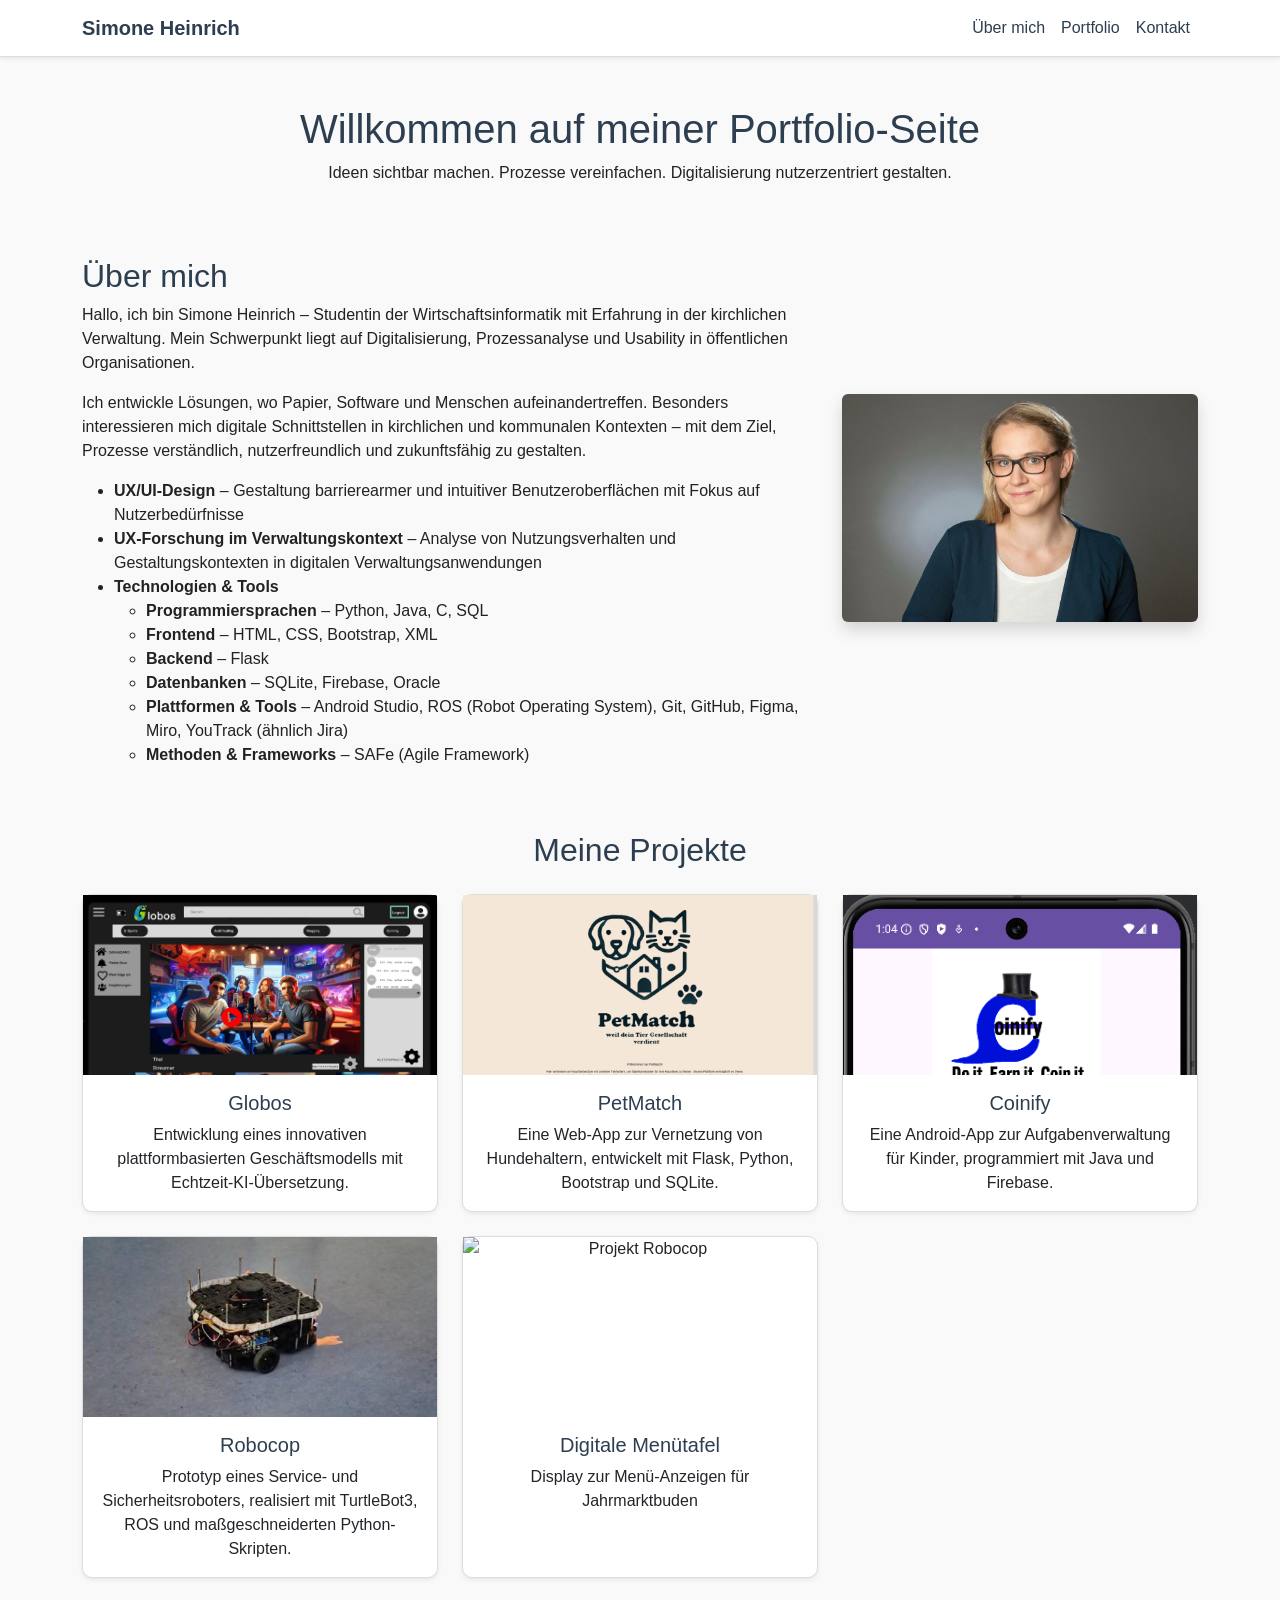
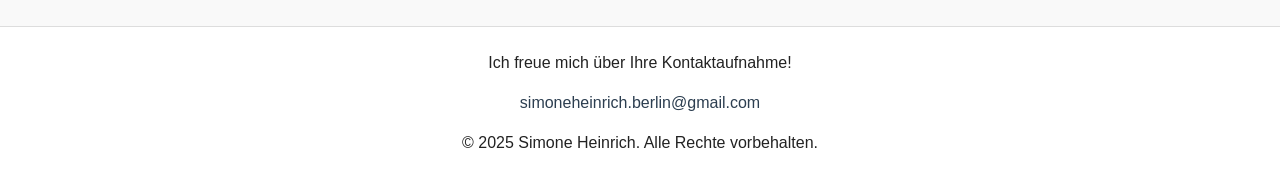
==== docs/index.html @ 51b2fb4b "Update project title and remove empty lines in index.html" ====
<!DOCTYPE html>
<html lang="de">

<head>
    <meta charset="UTF-8">
    <meta name="viewport" content="width=device-width, initial-scale=1.0">
    <title>Simone Heinrich - Portfolio</title>
    <link rel="stylesheet" href="https://cdn.jsdelivr.net/npm/bootstrap@5.3.0/dist/css/bootstrap.min.css">
    <link rel="stylesheet" href="css/styles.css">
</head>

<body>
    <!-- Navigation mit Hamburger-Menü für Mobilgeräte -->
    <nav class="navbar navbar-expand-lg navbar-light bg-white shadow-sm">
        <div class="container">
            <a class="navbar-brand fw-bold" href="#">Simone Heinrich</a>
            <button class="navbar-toggler" type="button" data-bs-toggle="collapse" data-bs-target="#navbarNav">
                <span class="navbar-toggler-icon"></span>
            </button>
            <div class="collapse navbar-collapse" id="navbarNav">
                <ul class="navbar-nav ms-auto">
                    <li class="nav-item"><a class="nav-link" href="#about">Über mich</a></li>
                    <li class="nav-item"><a class="nav-link" href="#portfolio">Portfolio</a></li>
                    <li class="nav-item"><a class="nav-link" href="#footer">Kontakt</a></li>
                </ul>
            </div>
        </div>
    </nav>

    <!-- Einführung -->
    <div class="container text-center my-5">
        <h1>Willkommen auf meiner Portfolio-Seite</h1>
        <p>Ideen sichtbar machen. Prozesse vereinfachen. Digitalisierung nutzerzentriert gestalten.</p>
    </div>

    <!-- Über mich: Bild über dem Text auf Mobilgeräten, rechts daneben auf größeren Bildschirmen -->
    <div id="about" class="container my-5">
        <div class="row align-items-center">
            <!-- Bild: Auf großen Bildschirmen rechts, auf mobilen zuerst -->
            <div class="col-lg-4 order-lg-2 order-1 text-lg-end text-center mb-4 mb-lg-0">
                <img src="images/Bild1.JPG" class="img-fluid rounded shadow" alt="Portraitbild">
            </div>
            <!-- Text: Auf großen Bildschirmen links, auf mobilen darunter -->
            <div class="col-lg-8 order-lg-1 order-2">
                <h2 class="mt-4">Über mich</h2>
                <p>Hallo, ich bin Simone Heinrich – Studentin der Wirtschaftsinformatik mit Erfahrung in der kirchlichen Verwaltung. Mein Schwerpunkt liegt auf Digitalisierung, Prozessanalyse und Usability in öffentlichen Organisationen.</p>
                <p>Ich entwickle Lösungen, wo Papier, Software und Menschen aufeinandertreffen. Besonders interessieren mich digitale Schnittstellen in kirchlichen und kommunalen Kontexten – mit dem Ziel, Prozesse verständlich, nutzerfreundlich und zukunftsfähig zu gestalten.</p>
                <ul>
                   <li><strong>UX/UI-Design</strong> – Gestaltung barrierearmer und intuitiver Benutzeroberflächen mit Fokus auf Nutzerbedürfnisse</li>
                   <li><strong>UX-Forschung im Verwaltungskontext</strong> – Analyse von Nutzungsverhalten und Gestaltungskontexten in digitalen Verwaltungsanwendungen</li>
                   <li><strong>Technologien & Tools</strong></li>
                   <ul>
                       <li><strong>Programmiersprachen</strong> – Python, Java, C, SQL</li>
                       <li><strong>Frontend</strong> – HTML, CSS, Bootstrap, XML</li>
                       <li><strong>Backend</strong> – Flask</li>
                       <li><strong>Datenbanken</strong> – SQLite, Firebase, Oracle</li>
                       <li><strong>Plattformen & Tools</strong> – Android Studio, ROS (Robot Operating System), Git, GitHub, Figma, Miro, YouTrack (ähnlich Jira)</li>
                       <li><strong>Methoden & Frameworks</strong> – SAFe (Agile Framework)</li>
                    </ul>
            </div>
        </div>
    </div>

    <!-- Portfolio -->
    <div id="portfolio" class="container text-center my-5">
        <h2 class="mb-4">Meine Projekte</h2>

        <div class="row row-cols-1 row-cols-md-3 g-4">
            <!-- Globos -->
            <div class="col">
                <div class="card h-100 shadow-sm">
                    <img src="images/Globos.PNG" class="img-fluid w-100"
                        style="height: 180px; object-fit: cover; object-position: top" alt="Projekt Globos">
                    <div class="card-body">
                        <h5 class="card-title"><a href="images/baustelle.png" target="_blank">Globos</a></h5>
                        <p class="card-text">Entwicklung eines innovativen plattformbasierten Geschäftsmodells mit
                            Echtzeit-KI-Übersetzung.</p>
                    </div>
                </div>
            </div>

            <!-- PetMatch -->
            <div class="col">
                <div class="card h-100 shadow-sm">
                    <img src="images/PetMatch.png" alt="Projekt PetMatch" class="img-fluid w-100"
                        style="height: 180px; object-fit: cover;">
                    <div class="card-body">
                        <h5 class="card-title"><a href="documents/PetMatch.pdf" target="_blank">PetMatch</a></h5>
                        <p class="card-text">Eine Web-App zur Vernetzung von Hundehaltern, entwickelt mit Flask, Python,
                            Bootstrap und SQLite.</p>
                    </div>
                </div>
            </div>

            <!-- Coinify -->
            <div class="col">
                <div class="card h-100 shadow-sm">
                    <img src="images/Coinify.png" alt="Projekt Coinify" class="img-fluid w-100"
                        style="height: 180px; object-fit: cover; object-position: top;">
                    <div class="card-body">
                        <h5 class="card-title"><a href="documents/Coinify_(2).pdf" target="_blank">Coinify</a></h5>
                        <p class="card-text">Eine Android-App zur Aufgabenverwaltung für Kinder, programmiert mit Java
                            und Firebase.</p>
                    </div>
                </div>
            </div>
        

            <!-- Robocop -->
                    <div class="col">
                        <div class="card h-100 shadow-sm">
                            <img src="images/Robocop.jpeg" alt="Projekt Robocop" class="img-fluid w-100"
                                style="height: 180px; object-fit: cover; object-position: top;">
                            <div class="card-body">
                                <h5 class="card-title"><a href="documents/Robocop.pdf" target="_blank">Robocop</a></h5>
                                <p class="card-text">Prototyp eines Service- und Sicherheitsroboters, realisiert mit TurtleBot3, ROS und maßgeschneiderten Python-Skripten.</p>
                            </div>
                        </div>
                    </div>
                
           

              <!-- Digitale Menütafel-->
                    <div class="col">
                        <div class="card h-100 shadow-sm">
                            <img src="images/baustelle.png" alt="Projekt Robocop" class="img-fluid w-100"
                                style="height: 180px; object-fit: cover; object-position: top;">
                            <div class="card-body">
                                <h5 class="card-title"><a href="images/baustelle.png" target="_blank">Digitale Menütafel</a></h5>
                                <p class="card-text">Display zur Menü-Anzeigen für Jahrmarktbuden</p>
                            </div>
                        </div>
                    </div>
                </div>
            </div>

    <footer id="footer" class="text-center py-4">
  <p>Ich freue mich über Ihre Kontaktaufnahme!</p>

  <p>
    <a href="mailto:simoneheinrich.berlin@gmail.com">
      simoneheinrich.berlin@gmail.com
    </a>
  </p>

  <p>© 2025 Simone Heinrich. Alle Rechte vorbehalten.</p>
</footer>

    <script src="https://cdn.jsdelivr.net/npm/bootstrap@5.3.0/dist/js/bootstrap.bundle.min.js"></script>
</body>

</html>
---- docs/css/styles.css ----
/* Dezentes, professionelles Farbschema */
:root {
    --primary-color: #2c3e50; /* Dunkles Blau-Grau */
    --secondary-color: #7f8c8d; /* Graublau */
    --accent-color: #1abc9c; /* Türkis als dezenter Akzent */
    --background-light: #f9f9f9; /* Sehr helles Grau für Hintergrund */
    --text-color: #222; /* Sehr dunkles Grau für Text */
}

body {
    margin-top: 0;
    background-color: var(--background-light);
    color: var(--text-color);
    font-family: Arial, sans-serif;
}

.navbar {
    background-color: white;
    border-bottom: 1px solid #ddd;
}

.navbar-brand {
    font-weight: bold;
    color: var(--primary-color) !important;
}

.navbar-nav .nav-link {
    color: var(--primary-color) !important;
}

.navbar-nav .nav-link:hover {
    color: var(--accent-color) !important;
}

h1, h2 {
    color: var(--primary-color);
}

a {
    color: var(--primary-color);
    text-decoration: none;
}

a:hover {
    color: var(--accent-color);
}

.btn-primary {
    background-color: var(--primary-color);
    border: none;
    color: white;
}

.btn-primary:hover {
    background-color: var(--secondary-color);
}

.card {
    background-color: white;
    border: 1px solid #ddd;
    border-radius: 10px;
    box-shadow: none;
    transition: transform 0.2s ease, box-shadow 0.2s ease;
}

.card:hover {
    transform: translateY(-6px);
    box-shadow: 0 8px 16px rgba(0, 0, 0, 0.1);
}


.card-title {
    color: var(--primary-color);
}

footer {
    background-color: white;
    color: var(--text-color);
    border-top: 1px solid #ddd;
    padding: 15px 0;
    text-align: center;
}

@media (max-width: 768px) {
    .about-section {
        flex-direction: column;
    }

    .about-section img {
        margin-bottom: 20px;
    }
}
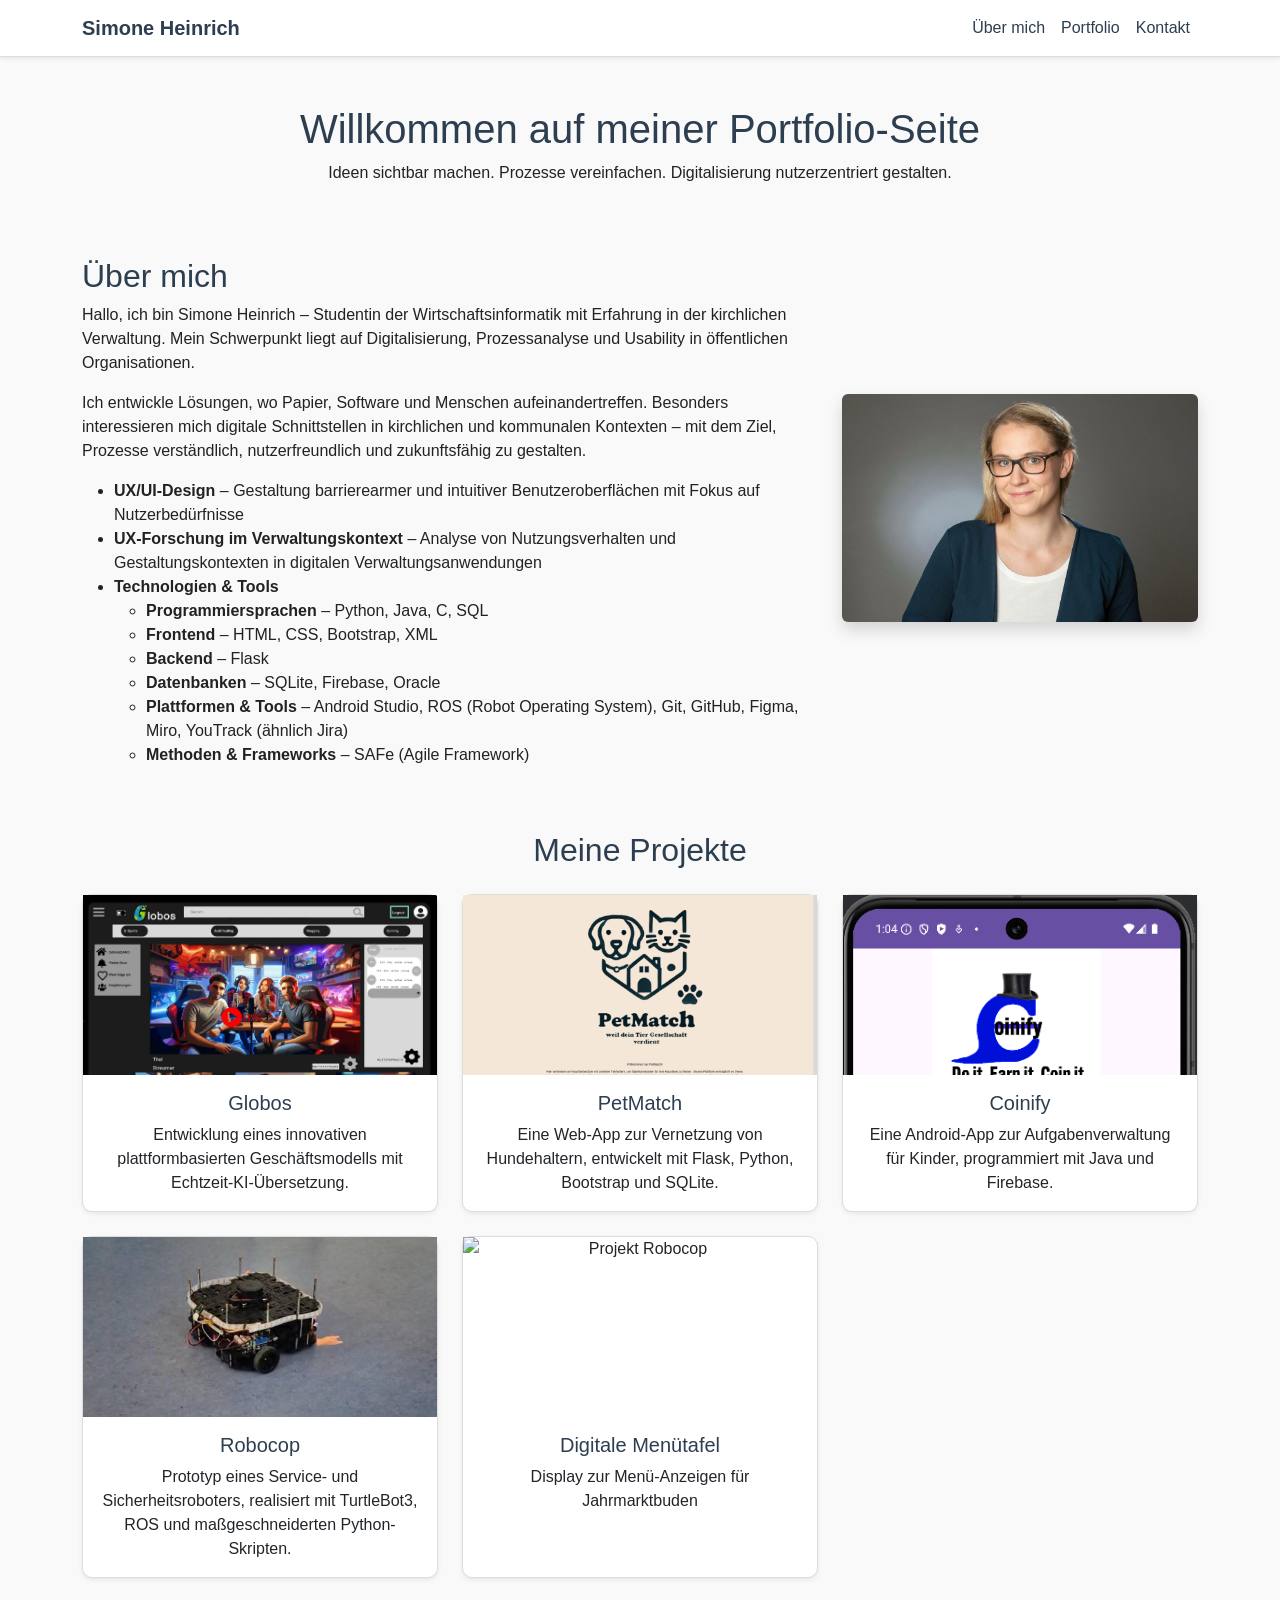
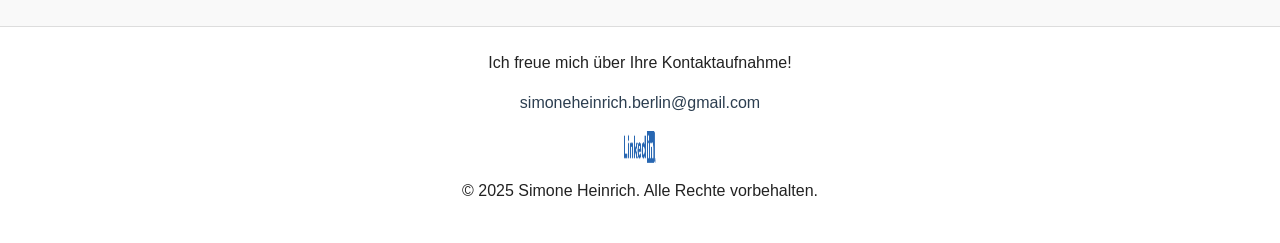
==== commit 14c59f79: "Add email and LinkedIn contact information" ====
--- a/docs/index.html
+++ b/docs/index.html
@@ -137,9 +137,21 @@
     <footer id="footer" class="text-center py-4">
   <p>Ich freue mich über Ihre Kontaktaufnahme!</p>
 
+ <!-- E-Mail -->
   <p>
     <a href="mailto:simoneheinrich.berlin@gmail.com">
       simoneheinrich.berlin@gmail.com
+    </a>
+  </p>
+
+   <!-- LinkedIn Logo -->
+  <p>
+    <a href="https://www.linkedin.com/in/simoneheinrich" 
+       target="_blank" 
+       rel="noopener noreferrer">
+      <img src="images/LI-Logo.png" 
+           alt="LinkedIn Profil" 
+           style="height: 32px; width: 32px; transition: transform 0.2s;">
     </a>
   </p>
 
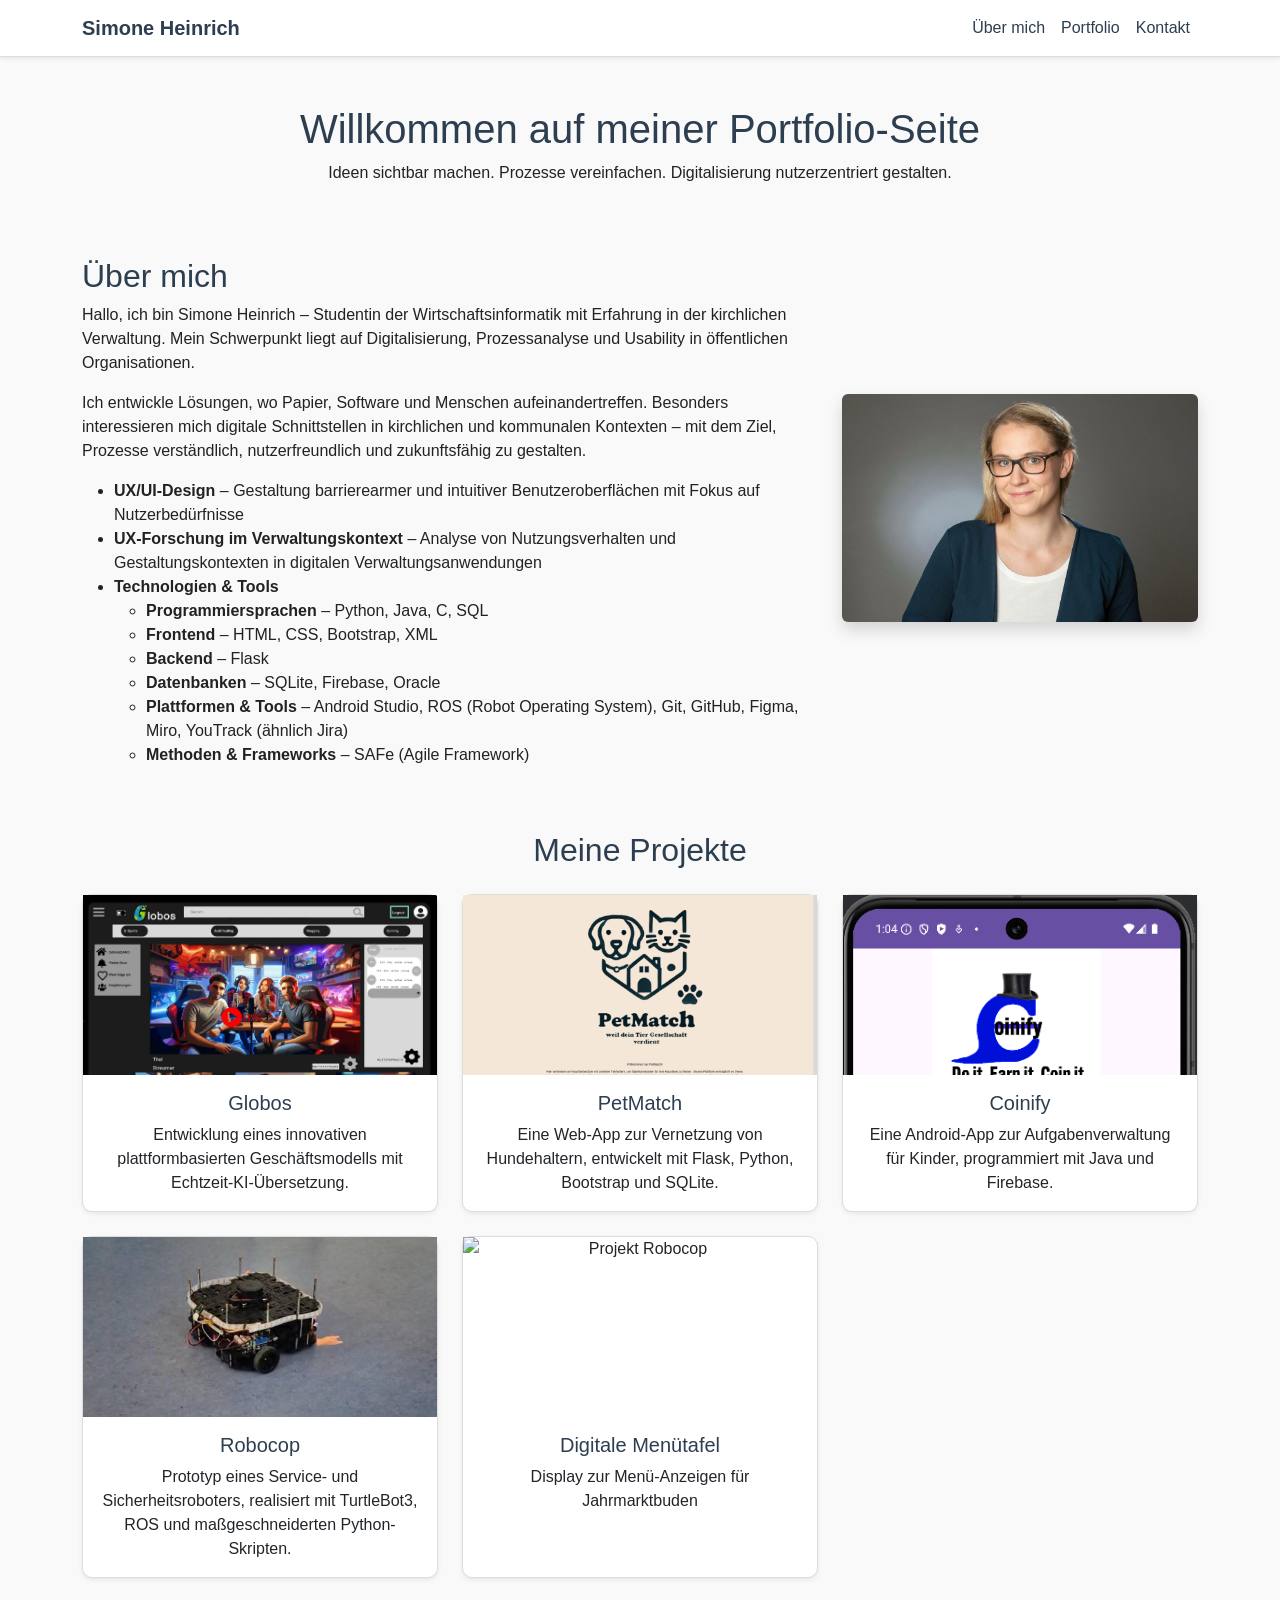
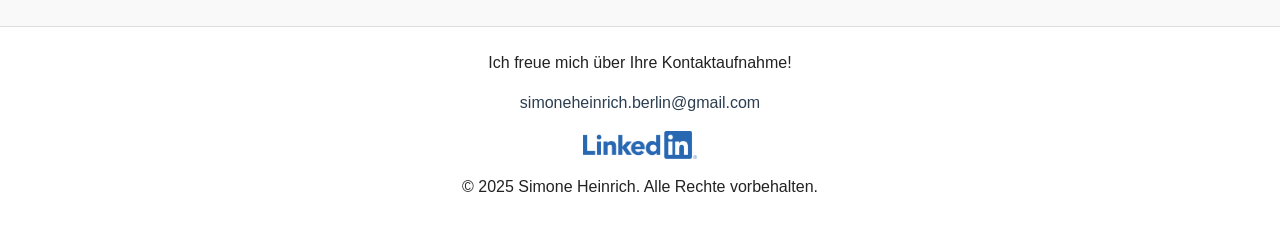
==== commit d56c1319: "Adjust LinkedIn logo dimensions Updated LinkedIn logo size in index.html." ====
--- a/docs/index.html
+++ b/docs/index.html
@@ -149,9 +149,7 @@
     <a href="https://www.linkedin.com/in/simoneheinrich" 
        target="_blank" 
        rel="noopener noreferrer">
-      <img src="images/LI-Logo.png" 
-           alt="LinkedIn Profil" 
-           style="height: 32px; width: 32px; transition: transform 0.2s;">
+      <img src="images/LI-Logo.png" alt="LinkedIn Profil" style="height: 28px; width: auto; transition: transform 0.2s;">
     </a>
   </p>
 
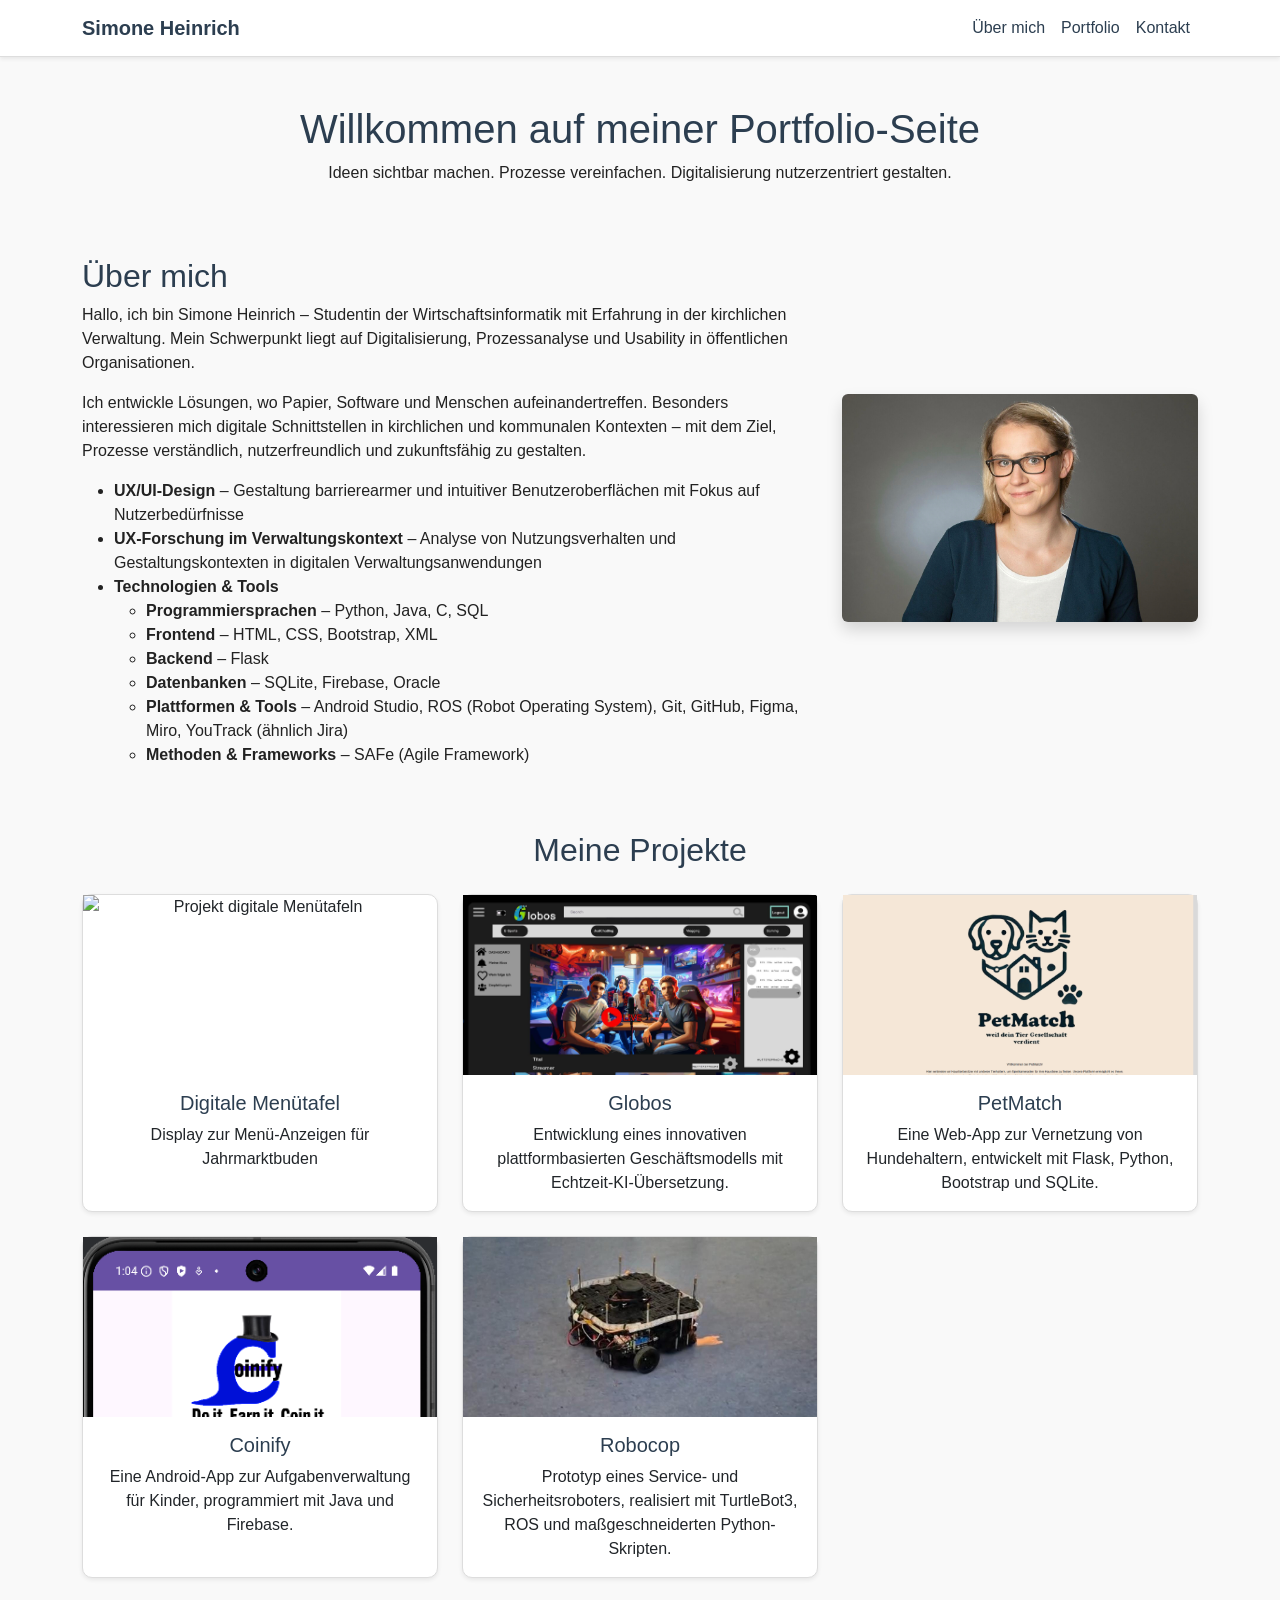
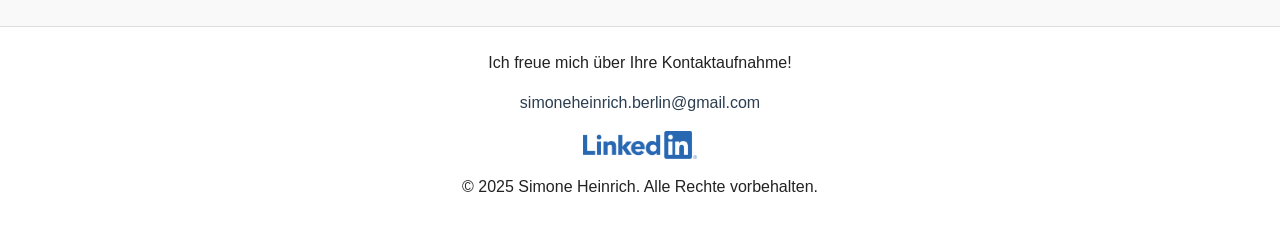
==== commit bbfc58d9: "Add 'Digitale Menütafel' project card Added a new project card for 'Digitale Menütafel' in the portf" ====
--- a/docs/index.html
+++ b/docs/index.html
@@ -66,6 +66,19 @@
         <h2 class="mb-4">Meine Projekte</h2>
 
         <div class="row row-cols-1 row-cols-md-3 g-4">
+
+            <!-- Digitale Menütafel-->
+                    <div class="col">
+                        <div class="card h-100 shadow-sm">
+                            <img src="images/baustelle.png" alt="Projekt digitale Menütafeln" class="img-fluid w-100"
+                                style="height: 180px; object-fit: cover; object-position: top;">
+                            <div class="card-body">
+                                <h5 class="card-title"><a href="documents/Display-Menütafel.pdf" target="_blank">Digitale Menütafel</a></h5>
+                                <p class="card-text">Display zur Menü-Anzeigen für Jahrmarktbuden</p>
+                            </div>
+                        </div>
+                    </div>
+            
             <!-- Globos -->
             <div class="col">
                 <div class="card h-100 shadow-sm">
@@ -117,20 +130,6 @@
                             </div>
                         </div>
                     </div>
-                
-           
-
-              <!-- Digitale Menütafel-->
-                    <div class="col">
-                        <div class="card h-100 shadow-sm">
-                            <img src="images/baustelle.png" alt="Projekt Robocop" class="img-fluid w-100"
-                                style="height: 180px; object-fit: cover; object-position: top;">
-                            <div class="card-body">
-                                <h5 class="card-title"><a href="images/baustelle.png" target="_blank">Digitale Menütafel</a></h5>
-                                <p class="card-text">Display zur Menü-Anzeigen für Jahrmarktbuden</p>
-                            </div>
-                        </div>
-                    </div>
                 </div>
             </div>
 
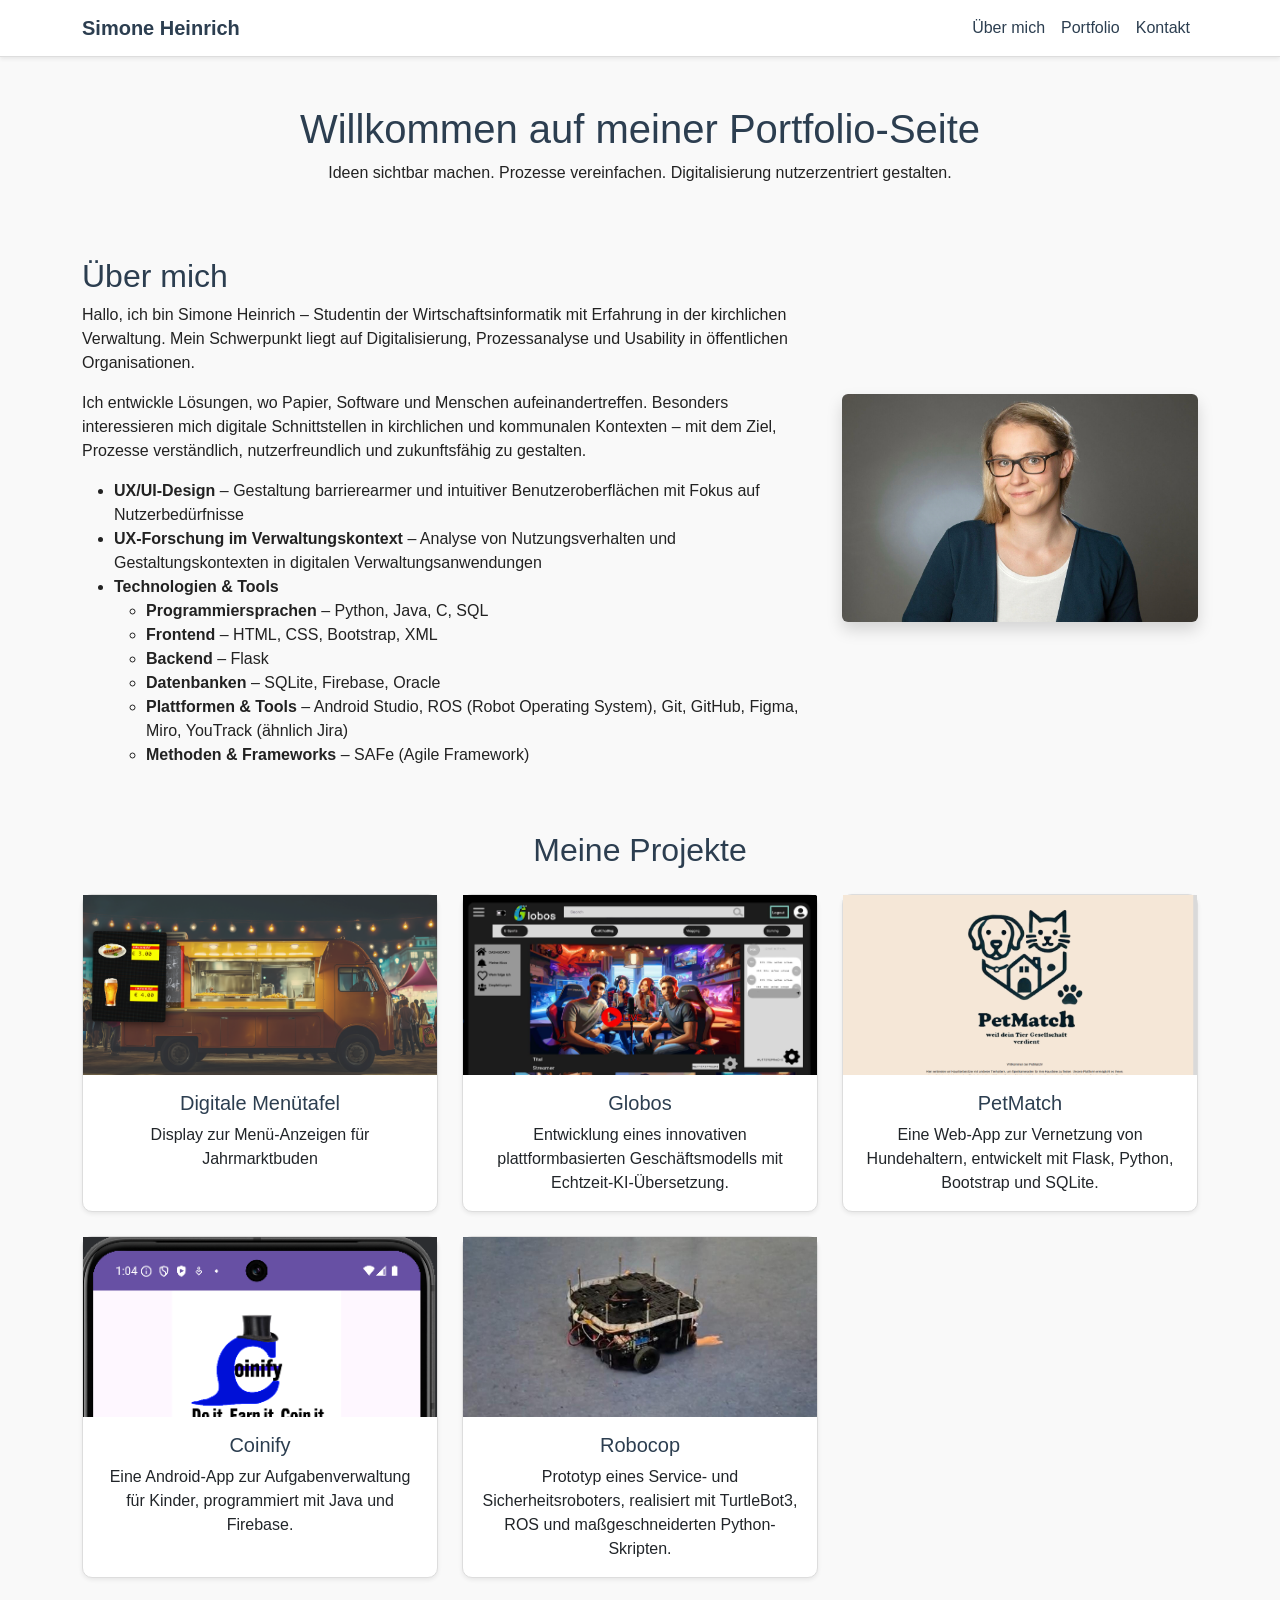
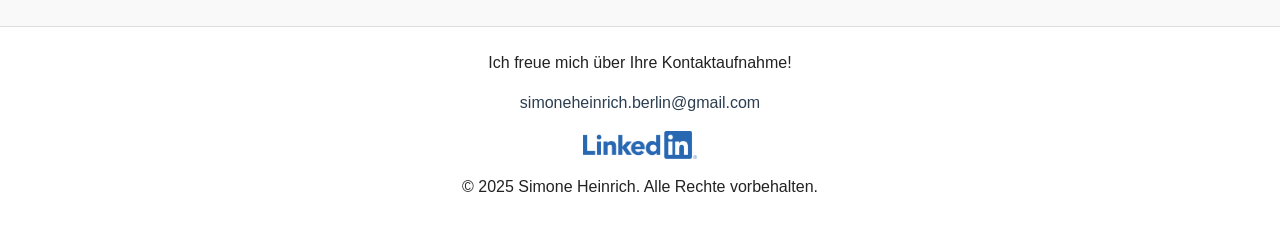
==== commit a98e7b8f: "Replace image source for digital menu table" ====
--- a/docs/index.html
+++ b/docs/index.html
@@ -70,10 +70,10 @@
             <!-- Digitale Menütafel-->
                     <div class="col">
                         <div class="card h-100 shadow-sm">
-                            <img src="images/baustelle.png" alt="Projekt digitale Menütafeln" class="img-fluid w-100"
+                            <img src="images/display_menuetafeln.png" alt="Projekt digitale Menütafeln" class="img-fluid w-100"
                                 style="height: 180px; object-fit: cover; object-position: top;">
                             <div class="card-body">
-                                <h5 class="card-title"><a href="documents/Display-Menütafel.pdf" target="_blank">Digitale Menütafel</a></h5>
+                                <h5 class="card-title"><a href="documents/Display-Menuetafel.pdf" target="_blank">Digitale Menütafel</a></h5>
                                 <p class="card-text">Display zur Menü-Anzeigen für Jahrmarktbuden</p>
                             </div>
                         </div>
